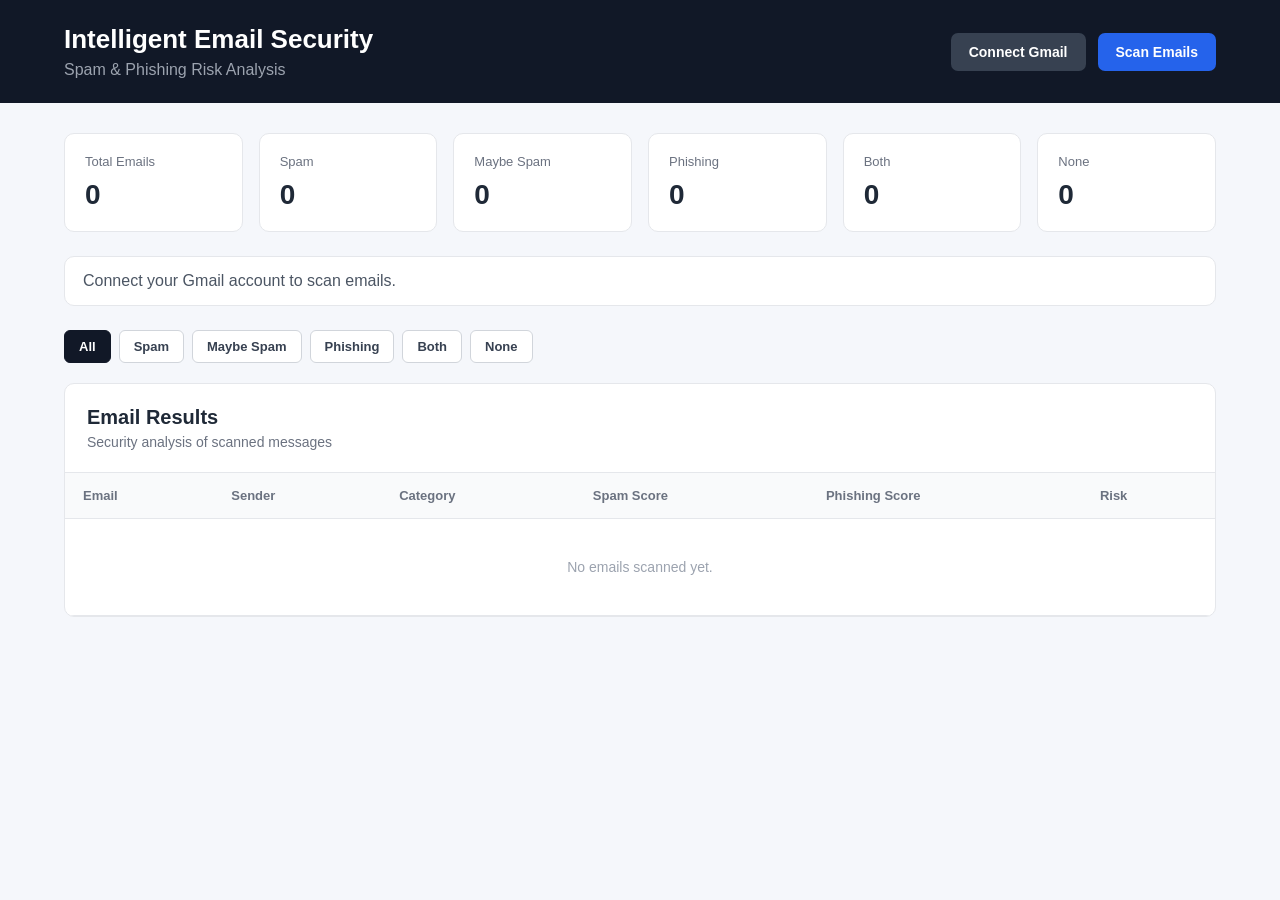
==== frontend/index.html @ d6184db9 "feat: add Gmail scanning dashboard" ====
<!DOCTYPE html>
<html lang="en">
<head>
    <meta charset="UTF-8">
    <meta name="viewport" content="width=device-width, initial-scale=1.0">
    <title>Intelligent Email Security</title>
    <link rel="stylesheet" href="style.css">
</head>

<body>

<header class="header">
    <div>
        <h1>Intelligent Email Security</h1>
        <p>Spam &amp; Phishing Risk Analysis</p>
    </div>

    <div class="header-actions">
        <button id="connect-gmail-btn" class="btn secondary">
            Connect Gmail
        </button>

        <button id="scan-btn" class="btn primary">
            Scan Emails
        </button>
    </div>
</header>


<main class="container">

    <!-- Summary -->

    <section class="summary-grid">

        <div class="summary-card">
            <span class="card-label">Total Emails</span>
            <strong id="total-count">0</strong>
        </div>

        <div class="summary-card">
            <span class="card-label">Spam</span>
            <strong id="spam-count">0</strong>
        </div>

        <div class="summary-card">
            <span class="card-label">Maybe Spam</span>
            <strong id="maybe-spam-count">0</strong>
        </div>

        <div class="summary-card">
            <span class="card-label">Phishing</span>
            <strong id="phishing-count">0</strong>
        </div>

        <div class="summary-card">
            <span class="card-label">Both</span>
            <strong id="both-count">0</strong>
        </div>

        <div class="summary-card">
            <span class="card-label">None</span>
            <strong id="none-count">0</strong>
        </div>

    </section>


    <!-- Status -->

    <section id="status" class="status">
        Connect your Gmail account to scan emails.
    </section>


    <!-- Filters -->

    <section class="filters">

        <button class="filter-btn active" data-category="ALL">
            All
        </button>

        <button class="filter-btn" data-category="SPAM">
            Spam
        </button>

        <button class="filter-btn" data-category="MAYBE SPAM">
            Maybe Spam
        </button>

        <button class="filter-btn" data-category="PHISHING">
            Phishing
        </button>

        <button class="filter-btn" data-category="BOTH">
            Both
        </button>

        <button class="filter-btn" data-category="NONE">
            None
        </button>

    </section>


    <!-- Results -->

    <section class="results-section">

        <div class="section-header">
            <div>
                <h2>Email Results</h2>
                <p>Security analysis of scanned messages</p>
            </div>
        </div>

        <div class="table-container">

            <table>

                <thead>
                    <tr>
                        <th>Email</th>
                        <th>Sender</th>
                        <th>Category</th>
                        <th>Spam Score</th>
                        <th>Phishing Score</th>
                        <th>Risk</th>
                    </tr>
                </thead>

                <tbody id="results-body">

                    <tr>
                        <td colspan="6" class="empty-state">
                            No emails scanned yet.
                        </td>
                    </tr>

                </tbody>

            </table>

        </div>

    </section>

</main>


<!-- Email Detail Modal -->

<div id="email-modal" class="modal hidden">

    <div class="modal-content">

        <div class="modal-header">
            <h2>Email Security Details</h2>

            <button id="close-modal-btn" class="close-btn">
                &times;
            </button>
        </div>

        <div id="email-details"></div>

    </div>

</div>


<script src="script.js"></script>

</body>
</html>
---- frontend/style.css ----
* {
    box-sizing: border-box;
    margin: 0;
    padding: 0;
}

body {
    font-family: Arial, Helvetica, sans-serif;
    background: #f5f7fb;
    color: #1f2937;
}

.header {
    background: #111827;
    color: white;
    padding: 24px 5%;
    display: flex;
    justify-content: space-between;
    align-items: center;
    gap: 20px;
}

.header h1 {
    font-size: 26px;
    margin-bottom: 6px;
}

.header p {
    color: #9ca3af;
}

.header-actions {
    display: flex;
    gap: 12px;
}

.btn {
    border: none;
    padding: 11px 18px;
    border-radius: 7px;
    cursor: pointer;
    font-size: 14px;
    font-weight: 600;
}

.btn.primary {
    background: #2563eb;
    color: white;
}

.btn.secondary {
    background: #374151;
    color: white;
}

.btn:hover {
    opacity: 0.9;
}

.btn:disabled {
    opacity: 0.6;
    cursor: not-allowed;
}

.container {
    width: 90%;
    max-width: 1400px;
    margin: 30px auto;
}

.summary-grid {
    display: grid;
    grid-template-columns: repeat(6, 1fr);
    gap: 16px;
    margin-bottom: 24px;
}

.summary-card {
    background: white;
    padding: 20px;
    border-radius: 10px;
    border: 1px solid #e5e7eb;
}

.card-label {
    display: block;
    color: #6b7280;
    font-size: 13px;
    margin-bottom: 10px;
}

.summary-card strong {
    font-size: 28px;
}

.status {
    background: white;
    border: 1px solid #e5e7eb;
    border-radius: 10px;
    padding: 15px 18px;
    margin-bottom: 24px;
    color: #4b5563;
}

.results-section {
    background: white;
    border: 1px solid #e5e7eb;
    border-radius: 10px;
    overflow: hidden;
}

.section-header {
    padding: 22px;
    border-bottom: 1px solid #e5e7eb;
}

.section-header h2 {
    font-size: 20px;
    margin-bottom: 5px;
}

.section-header p {
    color: #6b7280;
    font-size: 14px;
}

.table-container {
    overflow-x: auto;
}

table {
    width: 100%;
    border-collapse: collapse;
}

th,
td {
    text-align: left;
    padding: 15px 18px;
    border-bottom: 1px solid #e5e7eb;
}

th {
    background: #f9fafb;
    font-size: 13px;
    color: #6b7280;
}

td {
    font-size: 14px;
}

.email-subject {
    font-weight: 600;
    max-width: 420px;
}

.score {
    font-family: monospace;
}

.badge {
    display: inline-block;
    padding: 5px 9px;
    border-radius: 999px;
    font-size: 12px;
    font-weight: 700;
}

.badge-spam {
    background: #fee2e2;
    color: #991b1b;
}

.badge-maybe {
    background: #fef3c7;
    color: #92400e;
}

.badge-phishing {
    background: #ffedd5;
    color: #9a3412;
}

.badge-both {
    background: #ede9fe;
    color: #6b21a8;
}

.badge-none {
    background: #dcfce7;
    color: #166534;
}

.risk-low {
    color: #15803d;
    font-weight: 700;
}

.risk-medium {
    color: #a16207;
    font-weight: 700;
}

.risk-medium-high,
.risk-high {
    color: #b91c1c;
    font-weight: 700;
}

.empty-state {
    text-align: center;
    padding: 40px;
    color: #9ca3af;
}

@media (max-width: 1000px) {
    .summary-grid {
        grid-template-columns: repeat(3, 1fr);
    }

    .header {
        flex-direction: column;
        align-items: flex-start;
    }
}

@media (max-width: 600px) {
    .summary-grid {
        grid-template-columns: repeat(2, 1fr);
    }

    .header-actions {
        width: 100%;
    }

    .btn {
        flex: 1;
    }
}

.filter-btn {
    border: 1px solid #d1d5db;
    background: white;
    color: #374151;
    padding: 8px 14px;
    border-radius: 6px;
    cursor: pointer;
    font-size: 13px;
    font-weight: 600;
}

.filter-btn:hover {
    background: #f3f4f6;
}

.filter-btn.active {
    background: #111827;
    color: white;
    border-color: #111827;
}

.filters {
    display: flex;
    flex-wrap: wrap;
    gap: 8px;
    margin-bottom: 20px;
}

tbody tr {
    cursor: pointer;
}

tbody tr:hover {
    background: #f9fafb;
}

.modal {
    position: fixed;
    inset: 0;
    background: rgba(17, 24, 39, 0.55);
    display: flex;
    align-items: center;
    justify-content: center;
    padding: 20px;
    z-index: 1000;
}

.modal.hidden {
    display: none;
}

.modal-content {
    background: white;
    width: 100%;
    max-width: 650px;
    max-height: 85vh;
    overflow-y: auto;
    border-radius: 12px;
    padding: 24px;
}

.modal-header {
    display: flex;
    justify-content: space-between;
    align-items: center;
    margin-bottom: 20px;
}

.modal-header h2 {
    font-size: 20px;
}

.close-btn {
    border: none;
    background: transparent;
    font-size: 28px;
    color: #6b7280;
    cursor: pointer;
}

.close-btn:hover {
    color: #111827;
}

.detail-row {
    display: flex;
    justify-content: space-between;
    gap: 20px;
    padding: 10px 0;
}

.detail-row span:first-child {
    color: #6b7280;
}

.detail-row strong {
    text-align: right;
    max-width: 70%;
    word-break: break-word;
}

.modal-content hr {
    border: none;
    border-top: 1px solid #e5e7eb;
    margin: 15px 0;
}

.reasons h3 {
    margin-bottom: 12px;
    font-size: 16px;
}

.reasons ul {
    padding-left: 20px;
}

.reasons li {
    margin-bottom: 8px;
    color: #4b5563;
    line-height: 1.5;
}

@media (max-width: 700px) {
    .detail-row {
        flex-direction: column;
        gap: 4px;
    }

    .detail-row strong {
        text-align: left;
        max-width: 100%;
    }
}
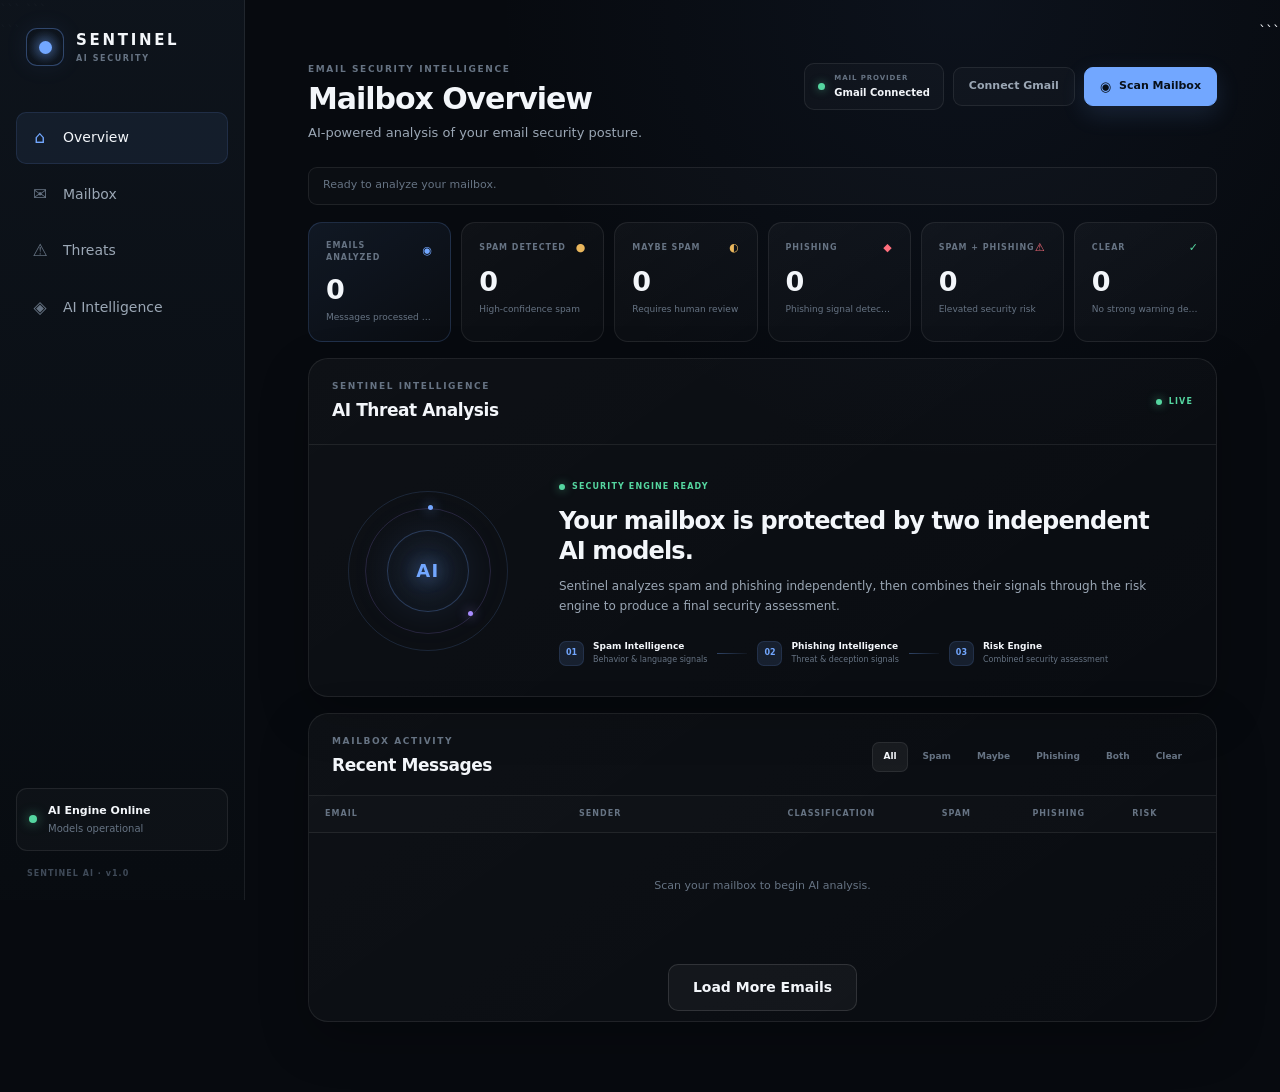
==== commit a5b753a3: "Prepare application for deployment" ====
--- a/frontend/index.html
+++ b/frontend/index.html
@@ -1,176 +1,526 @@
 <!DOCTYPE html>
+
 <html lang="en">
 <head>
     <meta charset="UTF-8">
     <meta name="viewport" content="width=device-width, initial-scale=1.0">
-    <title>Intelligent Email Security</title>
-    <link rel="stylesheet" href="style.css">
+
+```
+<title>Sentinel AI — Email Security</title>
+
+<link rel="stylesheet" href="style.css">
+```
+
 </head>
 
 <body>
 
-<header class="header">
-    <div>
-        <h1>Intelligent Email Security</h1>
-        <p>Spam &amp; Phishing Risk Analysis</p>
+<div class="app-shell">
+
+```
+<!-- ================= SIDEBAR ================= -->
+
+<aside class="sidebar">
+
+    <div class="brand">
+        <div class="brand-mark">
+            <span></span>
+        </div>
+
+        <div>
+            <div class="brand-name">SENTINEL</div>
+            <div class="brand-subtitle">AI SECURITY</div>
+        </div>
     </div>
 
-    <div class="header-actions">
-        <button id="connect-gmail-btn" class="btn secondary">
-            Connect Gmail
+    <nav class="navigation">
+
+        <button  id="nav-overview" class="nav-item active">
+            <span class="nav-icon">⌂</span>
+            <span>Overview</span>
         </button>
 
-        <button id="scan-btn" class="btn primary">
-            Scan Emails
+        <button  id="nav-mailbox" class="nav-item">
+            <span class="nav-icon">✉</span>
+            <span>Mailbox</span>
         </button>
+
+        <button  id="nav-threats" class="nav-item">
+            <span class="nav-icon">⚠</span>
+            <span>Threats</span>
+        </button>
+
+        <button  id="nav-intelligence" class="nav-item">
+            <span class="nav-icon">◈</span>
+            <span>AI Intelligence</span>
+        </button>
+
+    </nav>
+
+    <div class="sidebar-bottom">
+
+        <div class="system-status">
+            <span class="status-dot"></span>
+
+            <div>
+                <strong>AI Engine Online</strong>
+                <small>Models operational</small>
+            </div>
+        </div>
+
+        <div class="version">
+            SENTINEL AI · v1.0
+        </div>
+
     </div>
-</header>
-
-
-<main class="container">
-
-    <!-- Summary -->
-
-    <section class="summary-grid">
-
-        <div class="summary-card">
-            <span class="card-label">Total Emails</span>
-            <strong id="total-count">0</strong>
-        </div>
-
-        <div class="summary-card">
-            <span class="card-label">Spam</span>
-            <strong id="spam-count">0</strong>
-        </div>
-
-        <div class="summary-card">
-            <span class="card-label">Maybe Spam</span>
-            <strong id="maybe-spam-count">0</strong>
-        </div>
-
-        <div class="summary-card">
-            <span class="card-label">Phishing</span>
-            <strong id="phishing-count">0</strong>
-        </div>
-
-        <div class="summary-card">
-            <span class="card-label">Both</span>
-            <strong id="both-count">0</strong>
-        </div>
-
-        <div class="summary-card">
-            <span class="card-label">None</span>
-            <strong id="none-count">0</strong>
+
+</aside>
+
+
+<!-- ================= MAIN ================= -->
+
+<main class="main-content">
+
+    <!-- TOP BAR -->
+
+    <header class="topbar">
+
+        <div>
+            <div class="eyebrow">EMAIL SECURITY INTELLIGENCE</div>
+
+            <h1>
+                Mailbox Overview
+            </h1>
+
+            <p class="page-description">
+                AI-powered analysis of your email security posture.
+            </p>
+        </div>
+
+
+        <div class="topbar-actions">
+
+            <div class="gmail-status">
+                <span class="gmail-dot"></span>
+
+                <div>
+                    <small>MAIL PROVIDER</small>
+                    <strong>Gmail Connected</strong>
+                </div>
+            </div>
+
+            <button
+                id="connect-gmail-btn"
+                class="secondary-button"
+            >
+                Connect Gmail
+            </button>
+
+            <button
+                id="scan-btn"
+                class="primary-button"
+            >
+                <span class="scan-icon">◉</span>
+                Scan Mailbox
+            </button>
+
+        </div>
+
+    </header>
+
+
+    <!-- STATUS -->
+
+    <div id="status" class="status-message">
+        Ready to analyze your mailbox.
+    </div>
+
+
+    <!-- ================= OVERVIEW CARDS ================= -->
+
+    <section class="metrics-grid"   id="threats-section">
+
+        <div class="metric-card metric-primary">
+
+            <div class="metric-header">
+                <span>EMAILS ANALYZED</span>
+                <span class="metric-symbol">◉</span>
+            </div>
+
+            <div
+                id="total-count"
+                class="metric-value"
+            >
+                0
+            </div>
+
+            <div class="metric-footer">
+                Messages processed by Sentinel AI
+            </div>
+
+        </div>
+
+
+        <div class="metric-card">
+
+            <div class="metric-header">
+                <span>SPAM DETECTED</span>
+                <span class="metric-symbol warning">●</span>
+            </div>
+
+            <div
+                id="spam-count"
+                class="metric-value"
+            >
+                0
+            </div>
+
+            <div class="metric-footer">
+                High-confidence spam
+            </div>
+
+        </div>
+
+
+        <div class="metric-card">
+
+            <div class="metric-header">
+                <span>MAYBE SPAM</span>
+                <span class="metric-symbol maybe">◐</span>
+            </div>
+
+            <div
+                id="maybe-spam-count"
+                class="metric-value"
+            >
+                0
+            </div>
+
+            <div class="metric-footer">
+                Requires human review
+            </div>
+
+        </div>
+
+
+        <div class="metric-card">
+
+            <div class="metric-header">
+                <span>PHISHING</span>
+                <span class="metric-symbol danger">◆</span>
+            </div>
+
+            <div
+                id="phishing-count"
+                class="metric-value"
+            >
+                0
+            </div>
+
+            <div class="metric-footer">
+                Phishing signal detected
+            </div>
+
+        </div>
+
+
+        <div class="metric-card">
+
+            <div class="metric-header">
+                <span>SPAM + PHISHING</span>
+                <span class="metric-symbol danger">⚠</span>
+            </div>
+
+            <div
+                id="both-count"
+                class="metric-value"
+            >
+                0
+            </div>
+
+            <div class="metric-footer">
+                Elevated security risk
+            </div>
+
+        </div>
+
+
+        <div class="metric-card">
+
+            <div class="metric-header">
+                <span>CLEAR</span>
+                <span class="metric-symbol safe">✓</span>
+            </div>
+
+            <div
+                id="none-count"
+                class="metric-value"
+            >
+                0
+            </div>
+
+            <div class="metric-footer">
+                No strong warning detected
+            </div>
+
         </div>
 
     </section>
 
 
-    <!-- Status -->
-
-    <section id="status" class="status">
-        Connect your Gmail account to scan emails.
+    <!-- ================= AI OVERVIEW ================= -->
+
+    <section  id="ai-intelligence-section" class="intelligence-panel">
+
+        <div class="panel-heading">
+
+            <div>
+                <div class="eyebrow">SENTINEL INTELLIGENCE</div>
+
+                <h2>
+                    AI Threat Analysis
+                </h2>
+            </div>
+
+            <div class="live-indicator">
+                <span></span>
+                LIVE
+            </div>
+
+        </div>
+
+
+        <div class="intelligence-content">
+
+            <div class="security-orb">
+
+                <div class="orb-ring ring-one"></div>
+                <div class="orb-ring ring-two"></div>
+
+                <div class="orb-core">
+                    <span>AI</span>
+                </div>
+
+            </div>
+
+
+            <div class="intelligence-copy">
+
+                <div class="analysis-state">
+                    <span class="analysis-dot"></span>
+                    SECURITY ENGINE READY
+                </div>
+
+                <h3>
+                    Your mailbox is protected
+                    by two independent AI models.
+                </h3>
+
+                <p>
+                    Sentinel analyzes spam and phishing independently,
+                    then combines their signals through the risk engine
+                    to produce a final security assessment.
+                </p>
+
+
+                <div class="model-pipeline">
+
+                    <div class="pipeline-step">
+                        <span class="pipeline-number">01</span>
+
+                        <div>
+                            <strong>Spam Intelligence</strong>
+                            <small>Behavior & language signals</small>
+                        </div>
+                    </div>
+
+
+                    <div class="pipeline-line"></div>
+
+
+                    <div class="pipeline-step">
+                        <span class="pipeline-number">02</span>
+
+                        <div>
+                            <strong>Phishing Intelligence</strong>
+                            <small>Threat & deception signals</small>
+                        </div>
+                    </div>
+
+
+                    <div class="pipeline-line"></div>
+
+
+                    <div class="pipeline-step">
+                        <span class="pipeline-number">03</span>
+
+                        <div>
+                            <strong>Risk Engine</strong>
+                            <small>Combined security assessment</small>
+                        </div>
+                    </div>
+
+                </div>
+
+            </div>
+
+        </div>
+
     </section>
 
 
-    <!-- Filters -->
-
-    <section class="filters">
-
-        <button class="filter-btn active" data-category="ALL">
-            All
-        </button>
-
-        <button class="filter-btn" data-category="SPAM">
-            Spam
-        </button>
-
-        <button class="filter-btn" data-category="MAYBE SPAM">
-            Maybe Spam
-        </button>
-
-        <button class="filter-btn" data-category="PHISHING">
-            Phishing
-        </button>
-
-        <button class="filter-btn" data-category="BOTH">
-            Both
-        </button>
-
-        <button class="filter-btn" data-category="NONE">
-            None
-        </button>
-
-    </section>
-
-
-    <!-- Results -->
-
-    <section class="results-section">
-
-        <div class="section-header">
+    <!-- ================= MAILBOX ================= -->
+
+    <section id="mailbox-section" class="mailbox-panel">
+
+        <div class="panel-heading mailbox-heading">
+
             <div>
-                <h2>Email Results</h2>
-                <p>Security analysis of scanned messages</p>
-            </div>
-        </div>
-
-        <div class="table-container">
-
-            <table>
+                <div class="eyebrow">MAILBOX ACTIVITY</div>
+
+                <h2>
+                    Recent Messages
+                </h2>
+            </div>
+
+
+            <div class="filter-group">
+
+                <button
+                    class="filter-btn active"
+                    data-category="ALL"
+                >
+                    All
+                </button>
+
+                <button
+                    class="filter-btn"
+                    data-category="SPAM"
+                >
+                    Spam
+                </button>
+
+                <button
+                    class="filter-btn"
+                    data-category="MAYBE SPAM"
+                >
+                    Maybe
+                </button>
+
+                <button
+                    class="filter-btn"
+                    data-category="PHISHING"
+                >
+                    Phishing
+                </button>
+
+                <button
+                    class="filter-btn"
+                    data-category="BOTH"
+                >
+                    Both
+                </button>
+
+                <button
+                    class="filter-btn"
+                    data-category="NONE"
+                >
+                    Clear
+                </button>
+
+            </div>
+
+        </div>
+
+
+        <div class="table-wrapper">
+
+            <table class="results-table">
 
                 <thead>
                     <tr>
-                        <th>Email</th>
-                        <th>Sender</th>
-                        <th>Category</th>
-                        <th>Spam Score</th>
-                        <th>Phishing Score</th>
-                        <th>Risk</th>
+                        <th>EMAIL</th>
+                        <th>SENDER</th>
+                        <th>CLASSIFICATION</th>
+                        <th>SPAM</th>
+                        <th>PHISHING</th>
+                        <th>RISK</th>
                     </tr>
                 </thead>
 
                 <tbody id="results-body">
 
                     <tr>
-                        <td colspan="6" class="empty-state">
-                            No emails scanned yet.
+                        <td
+                            colspan="6"
+                            class="empty-state"
+                        >
+                            Scan your mailbox to begin AI analysis.
                         </td>
                     </tr>
 
                 </tbody>
 
             </table>
+            <div class="load-more-container">
+                <button
+                    id="load-more-btn" class="load-more-btn hidden" type="button" >
+                    Load More Emails
+               </button>
+            </div>
 
         </div>
 
     </section>
 
 </main>
-
-
-<!-- Email Detail Modal -->
-
-<div id="email-modal" class="modal hidden">
-
-    <div class="modal-content">
-
-        <div class="modal-header">
-            <h2>Email Security Details</h2>
-
-            <button id="close-modal-btn" class="close-btn">
-                &times;
-            </button>
-        </div>
-
-        <div id="email-details"></div>
+```
+
+</div>
+
+<!-- ================= EMAIL DETAIL MODAL ================= -->
+
+<div
+    id="email-modal"
+    class="modal hidden"
+>
+
+```
+<div class="modal-card">
+
+    <div class="modal-header">
+
+        <div>
+            <div class="eyebrow">
+                SENTINEL INVESTIGATION
+            </div>
+
+            <h2>
+                Email Security Analysis
+            </h2>
+        </div>
+
+        <button
+            id="close-modal-btn"
+            class="close-button"
+        >
+            ×
+        </button>
 
     </div>
 
+
+    <div
+        id="email-details"
+        class="email-details"
+    ></div>
+
 </div>
-
+```
+
+</div>
 
 <script src="script.js"></script>
 
 </body>
-</html>+</html>
--- a/frontend/style.css
+++ b/frontend/style.css
@@ -1,374 +1,1528 @@
+/* =========================================================
+   SENTINEL AI
+   Premium Email Security Dashboard
+   ========================================================= */
+
+
+:root {
+    --bg: #070a0f;
+    --bg-soft: #0b1017;
+    --panel: #0d131b;
+    --panel-hover: #111923;
+    --border: rgba(255, 255, 255, 0.08);
+    --border-strong: rgba(255, 255, 255, 0.13);
+
+    --text: #f3f6fa;
+    --text-soft: #9ba7b5;
+    --text-muted: #667383;
+
+    --accent: #72a7ff;
+    --accent-soft: rgba(114, 167, 255, 0.12);
+
+    --safe: #55d6a0;
+    --safe-soft: rgba(85, 214, 160, 0.11);
+
+    --warning: #e9b65c;
+    --warning-soft: rgba(233, 182, 92, 0.11);
+
+    --danger: #ff6f7d;
+    --danger-soft: rgba(255, 111, 125, 0.11);
+
+    --purple: #a88cff;
+    --purple-soft: rgba(168, 140, 255, 0.11);
+
+    --radius: 14px;
+    --radius-lg: 20px;
+
+    --shadow:
+        0 18px 50px rgba(0, 0, 0, 0.24);
+
+    font-family:
+        Inter,
+        ui-sans-serif,
+        system-ui,
+        -apple-system,
+        BlinkMacSystemFont,
+        "Segoe UI",
+        sans-serif;
+}
+
+
+/* =========================================================
+   RESET
+   ========================================================= */
+
 * {
     box-sizing: border-box;
     margin: 0;
     padding: 0;
 }
 
+html {
+    min-height: 100%;
+    scroll-behavior: smooth;
+    scroll-padding-top: 25px;
+}
 body {
-    font-family: Arial, Helvetica, sans-serif;
-    background: #f5f7fb;
-    color: #1f2937;
-}
-
-.header {
-    background: #111827;
-    color: white;
-    padding: 24px 5%;
-    display: flex;
+    min-height: 100vh;
+    background:
+        radial-gradient(
+            circle at 75% 0%,
+            rgba(74, 112, 180, 0.08),
+            transparent 32%
+        ),
+        var(--bg);
+    color: var(--text);
+    font-size: 14px;
+    line-height: 1.5;
+    -webkit-font-smoothing: antialiased;
+}
+
+button {
+    font: inherit;
+}
+
+button:focus-visible {
+    outline: 2px solid var(--accent);
+    outline-offset: 3px;
+}
+
+
+/* =========================================================
+   APP SHELL
+   ========================================================= */
+
+.app-shell {
+    display: flex;
+    min-height: 100vh;
+}
+
+
+/* =========================================================
+   SIDEBAR
+   ========================================================= */
+
+.sidebar {
+    position: fixed;
+    top: 0;
+    left: 0;
+    bottom: 0;
+
+    width: 245px;
+
+    display: flex;
+    flex-direction: column;
+
+    padding: 28px 16px 20px;
+
+    background:
+        linear-gradient(
+            180deg,
+            rgba(14, 20, 28, 0.98),
+            rgba(8, 12, 17, 0.98)
+        );
+
+    border-right: 1px solid var(--border);
+
+    z-index: 20;
+}
+
+
+/* Brand */
+
+.brand {
+    display: flex;
+    align-items: center;
+    gap: 12px;
+
+    padding: 0 10px;
+    margin-bottom: 46px;
+}
+
+.brand-mark {
+    width: 38px;
+    height: 38px;
+
+    display: grid;
+    place-items: center;
+
+    border: 1px solid rgba(114, 167, 255, 0.35);
+    border-radius: 11px;
+
+    background:
+        radial-gradient(
+            circle,
+            rgba(114, 167, 255, 0.18),
+            transparent 68%
+        );
+
+    box-shadow:
+        0 0 25px rgba(114, 167, 255, 0.08);
+}
+
+.brand-mark span {
+    width: 13px;
+    height: 13px;
+
+    border-radius: 50%;
+
+    background: var(--accent);
+
+    box-shadow:
+        0 0 14px rgba(114, 167, 255, 0.75);
+}
+
+.brand-name {
+    font-size: 15px;
+    font-weight: 800;
+    letter-spacing: 0.18em;
+}
+
+.brand-subtitle {
+    margin-top: 1px;
+
+    color: var(--text-muted);
+
+    font-size: 8px;
+    font-weight: 700;
+    letter-spacing: 0.2em;
+}
+
+
+/* Navigation */
+
+.navigation {
+    display: flex;
+    flex-direction: column;
+    gap: 5px;
+}
+
+.nav-item {
+    width: 100%;
+
+    display: flex;
+    align-items: center;
+    gap: 13px;
+
+    padding: 12px 13px;
+
+    color: var(--text-soft);
+
+    background: transparent;
+    border: 1px solid transparent;
+    border-radius: 10px;
+
+    text-align: left;
+    cursor: pointer;
+
+    transition:
+        background 160ms ease,
+        color 160ms ease,
+        border-color 160ms ease;
+}
+
+.nav-item:hover {
+    color: var(--text);
+    background: rgba(255, 255, 255, 0.035);
+}
+
+.nav-item.active {
+    color: var(--text);
+
+    background: rgba(114, 167, 255, 0.08);
+    border-color: rgba(114, 167, 255, 0.12);
+}
+
+.nav-icon {
+    width: 20px;
+
+    color: var(--text-muted);
+
+    font-size: 17px;
+    text-align: center;
+}
+
+.nav-item.active .nav-icon {
+    color: var(--accent);
+}
+
+
+/* Sidebar footer */
+
+.sidebar-bottom {
+    margin-top: auto;
+}
+
+.system-status {
+    display: flex;
+    align-items: center;
+    gap: 11px;
+
+    padding: 14px 12px;
+
+    background: rgba(255, 255, 255, 0.025);
+    border: 1px solid var(--border);
+    border-radius: 11px;
+}
+
+.status-dot {
+    width: 8px;
+    height: 8px;
+
+    flex: 0 0 auto;
+
+    border-radius: 50%;
+
+    background: var(--safe);
+
+    box-shadow:
+        0 0 12px rgba(85, 214, 160, 0.65);
+}
+
+.system-status strong {
+    display: block;
+
+    font-size: 11px;
+    font-weight: 700;
+}
+
+.system-status small {
+    display: block;
+
+    margin-top: 2px;
+
+    color: var(--text-muted);
+    font-size: 10px;
+}
+
+.version {
+    padding: 17px 11px 0;
+
+    color: #3f4a58;
+
+    font-size: 8px;
+    font-weight: 700;
+    letter-spacing: 0.13em;
+}
+
+
+/* =========================================================
+   MAIN CONTENT
+   ========================================================= */
+
+.main-content {
+    width: calc(100% - 245px);
+    margin-left: 245px;
+
+    padding: 42px 42px 70px;
+
+    min-width: 0;
+}
+
+
+/* =========================================================
+   TOPBAR
+   ========================================================= */
+
+.topbar {
+    display: flex;
+    align-items: flex-start;
     justify-content: space-between;
-    align-items: center;
-    gap: 20px;
-}
-
-.header h1 {
-    font-size: 26px;
-    margin-bottom: 6px;
-}
-
-.header p {
-    color: #9ca3af;
-}
-
-.header-actions {
-    display: flex;
-    gap: 12px;
-}
-
-.btn {
-    border: none;
-    padding: 11px 18px;
+    gap: 30px;
+
+    margin-bottom: 24px;
+}
+
+.eyebrow {
+    color: var(--text-muted);
+
+    font-size: 9px;
+    font-weight: 800;
+    letter-spacing: 0.18em;
+    text-transform: uppercase;
+}
+
+.topbar h1 {
+    margin-top: 5px;
+
+    font-size: 30px;
+    line-height: 1.15;
+    letter-spacing: -0.035em;
+}
+
+.page-description {
+    margin-top: 7px;
+
+    color: var(--text-soft);
+    font-size: 13px;
+}
+
+
+/* Topbar actions */
+
+.topbar-actions {
+    display: flex;
+    align-items: center;
+    gap: 9px;
+}
+
+
+/* Gmail status */
+
+.gmail-status {
+    display: flex;
+    align-items: center;
+    gap: 9px;
+
+    padding: 9px 13px;
+
+    background: rgba(255, 255, 255, 0.025);
+    border: 1px solid var(--border);
+    border-radius: 10px;
+}
+
+.gmail-dot {
+    width: 7px;
+    height: 7px;
+
+    border-radius: 50%;
+
+    background: var(--safe);
+    box-shadow: 0 0 9px rgba(85, 214, 160, 0.55);
+}
+
+.gmail-status small {
+    display: block;
+
+    color: var(--text-muted);
+
+    font-size: 7px;
+    font-weight: 800;
+    letter-spacing: 0.13em;
+}
+
+.gmail-status strong {
+    display: block;
+
+    margin-top: 1px;
+
+    font-size: 10px;
+}
+
+
+/* Buttons */
+
+.primary-button,
+.secondary-button {
+    display: inline-flex;
+    align-items: center;
+    justify-content: center;
+    gap: 8px;
+
+    min-height: 39px;
+    padding: 0 15px;
+
+    border-radius: 9px;
+
+    font-size: 11px;
+    font-weight: 700;
+
+    cursor: pointer;
+
+    transition:
+        transform 160ms ease,
+        background 160ms ease,
+        border-color 160ms ease,
+        box-shadow 160ms ease;
+}
+
+.primary-button {
+    color: #081019;
+
+    background: var(--accent);
+    border: 1px solid var(--accent);
+
+    box-shadow:
+        0 8px 25px rgba(114, 167, 255, 0.14);
+}
+
+.primary-button:hover {
+    transform: translateY(-1px);
+
+    box-shadow:
+        0 11px 30px rgba(114, 167, 255, 0.22);
+}
+
+.primary-button:disabled {
+    opacity: 0.6;
+    cursor: wait;
+    transform: none;
+}
+
+.secondary-button {
+    color: var(--text-soft);
+
+    background: rgba(255, 255, 255, 0.025);
+    border: 1px solid var(--border);
+}
+
+.secondary-button:hover {
+    color: var(--text);
+
+    background: rgba(255, 255, 255, 0.05);
+    border-color: var(--border-strong);
+}
+
+.scan-icon {
+    font-size: 13px;
+}
+
+
+/* =========================================================
+   STATUS
+   ========================================================= */
+
+.status-message {
+    min-height: 38px;
+
+    display: flex;
+    align-items: center;
+
+    margin-bottom: 17px;
+    padding: 0 14px;
+
+    color: var(--text-muted);
+
+    background: rgba(255, 255, 255, 0.018);
+    border: 1px solid var(--border);
+    border-radius: 9px;
+
+    font-size: 11px;
+}
+
+
+/* =========================================================
+   METRICS
+   ========================================================= */
+
+.metrics-grid {
+    display: grid;
+
+    grid-template-columns:
+        repeat(6, minmax(0, 1fr));
+
+    gap: 10px;
+
+    margin-bottom: 16px;
+}
+
+.metric-card {
+    min-width: 0;
+
+    padding: 17px;
+
+    background:
+        linear-gradient(
+            145deg,
+            rgba(255, 255, 255, 0.035),
+            rgba(255, 255, 255, 0.015)
+        );
+
+    border: 1px solid var(--border);
+    border-radius: var(--radius);
+
+    transition:
+        transform 160ms ease,
+        background 160ms ease,
+        border-color 160ms ease;
+}
+
+.metric-card:hover {
+    transform: translateY(-2px);
+
+    background: var(--panel-hover);
+    border-color: var(--border-strong);
+}
+
+.metric-primary {
+    border-color: rgba(114, 167, 255, 0.18);
+
+    background:
+        linear-gradient(
+            145deg,
+            rgba(114, 167, 255, 0.09),
+            rgba(255, 255, 255, 0.015)
+        );
+}
+
+.metric-header {
+    display: flex;
+    align-items: center;
+    justify-content: space-between;
+
+    color: var(--text-muted);
+
+    font-size: 8px;
+    font-weight: 800;
+    letter-spacing: 0.12em;
+}
+
+.metric-symbol {
+    color: var(--accent);
+    font-size: 11px;
+}
+
+.metric-symbol.warning {
+    color: var(--warning);
+}
+
+.metric-symbol.maybe {
+    color: var(--warning);
+}
+
+.metric-symbol.danger {
+    color: var(--danger);
+}
+
+.metric-symbol.safe {
+    color: var(--safe);
+}
+
+.metric-value {
+    margin-top: 12px;
+
+    color: var(--text);
+
+    font-size: 27px;
+    font-weight: 700;
+    line-height: 1;
+    letter-spacing: -0.04em;
+}
+
+.metric-footer {
+    margin-top: 8px;
+
+    color: var(--text-muted);
+
+    font-size: 9px;
+
+    white-space: nowrap;
+    overflow: hidden;
+    text-overflow: ellipsis;
+}
+
+
+/* =========================================================
+   PANELS
+   ========================================================= */
+
+.intelligence-panel,
+.mailbox-panel {
+    background:
+        linear-gradient(
+            145deg,
+            rgba(255, 255, 255, 0.032),
+            rgba(255, 255, 255, 0.012)
+        );
+
+    border: 1px solid var(--border);
+    border-radius: var(--radius-lg);
+
+    box-shadow: var(--shadow);
+}
+
+.intelligence-panel {
+    margin-bottom: 16px;
+}
+
+.panel-heading {
+    display: flex;
+    align-items: center;
+    justify-content: space-between;
+
+    padding: 21px 23px;
+
+    border-bottom: 1px solid var(--border);
+}
+
+.panel-heading h2 {
+    margin-top: 4px;
+
+    font-size: 17px;
+    letter-spacing: -0.025em;
+}
+
+
+/* Live */
+
+.live-indicator {
+    display: flex;
+    align-items: center;
+    gap: 7px;
+
+    color: var(--safe);
+
+    font-size: 8px;
+    font-weight: 800;
+    letter-spacing: 0.14em;
+}
+
+.live-indicator span {
+    width: 6px;
+    height: 6px;
+
+    border-radius: 50%;
+
+    background: var(--safe);
+
+    box-shadow:
+        0 0 10px rgba(85, 214, 160, 0.7);
+}
+
+
+/* =========================================================
+   INTELLIGENCE CONTENT
+   ========================================================= */
+
+.intelligence-content {
+    display: flex;
+    align-items: center;
+    gap: 46px;
+
+    padding: 30px 34px;
+}
+
+
+/* Security orb */
+
+.security-orb {
+    position: relative;
+
+    width: 170px;
+    height: 170px;
+
+    flex: 0 0 auto;
+
+    display: grid;
+    place-items: center;
+}
+
+.orb-ring {
+    position: absolute;
+
+    border-radius: 50%;
+
+    border: 1px solid rgba(114, 167, 255, 0.15);
+}
+
+.ring-one {
+    inset: 5px;
+
+    animation: rotate-orb 18s linear infinite;
+}
+
+.ring-two {
+    inset: 22px;
+
+    border-color: rgba(168, 140, 255, 0.17);
+
+    animation: rotate-orb-reverse 13s linear infinite;
+}
+
+.ring-one::before,
+.ring-two::before {
+    content: "";
+
+    position: absolute;
+
+    width: 5px;
+    height: 5px;
+
+    border-radius: 50%;
+
+    background: var(--accent);
+
+    box-shadow:
+        0 0 12px rgba(114, 167, 255, 0.9);
+}
+
+.ring-one::before {
+    top: 13px;
+    left: 50%;
+}
+
+.ring-two::before {
+    right: 17px;
+    bottom: 17px;
+
+    background: var(--purple);
+
+    box-shadow:
+        0 0 12px rgba(168, 140, 255, 0.9);
+}
+
+.orb-core {
+    width: 82px;
+    height: 82px;
+
+    display: grid;
+    place-items: center;
+
+    border-radius: 50%;
+
+    background:
+        radial-gradient(
+            circle,
+            rgba(114, 167, 255, 0.18),
+            rgba(114, 167, 255, 0.025) 65%
+        );
+
+    border: 1px solid rgba(114, 167, 255, 0.28);
+
+    box-shadow:
+        0 0 40px rgba(114, 167, 255, 0.11),
+        inset 0 0 25px rgba(114, 167, 255, 0.05);
+}
+
+.orb-core span {
+    color: var(--accent);
+
+    font-size: 18px;
+    font-weight: 800;
+    letter-spacing: 0.08em;
+
+    text-shadow:
+        0 0 18px rgba(114, 167, 255, 0.45);
+}
+
+@keyframes rotate-orb {
+    from {
+        transform: rotate(0deg);
+    }
+
+    to {
+        transform: rotate(360deg);
+    }
+}
+
+@keyframes rotate-orb-reverse {
+    from {
+        transform: rotate(360deg);
+    }
+
+    to {
+        transform: rotate(0deg);
+    }
+}
+
+
+/* Intelligence copy */
+
+.intelligence-copy {
+    max-width: 720px;
+}
+
+.analysis-state {
+    display: inline-flex;
+    align-items: center;
+    gap: 7px;
+
+    color: var(--safe);
+
+    font-size: 8px;
+    font-weight: 800;
+    letter-spacing: 0.14em;
+}
+
+.analysis-dot {
+    width: 6px;
+    height: 6px;
+
+    border-radius: 50%;
+
+    background: var(--safe);
+
+    box-shadow:
+        0 0 10px rgba(85, 214, 160, 0.65);
+}
+
+.intelligence-copy h3 {
+    max-width: 610px;
+
+    margin-top: 10px;
+
+    font-size: 24px;
+    line-height: 1.25;
+    letter-spacing: -0.035em;
+}
+
+.intelligence-copy > p {
+    max-width: 650px;
+
+    margin-top: 10px;
+
+    color: var(--text-soft);
+
+    font-size: 12px;
+    line-height: 1.7;
+}
+
+
+/* Model pipeline */
+
+.model-pipeline {
+    display: flex;
+    align-items: center;
+
+    margin-top: 23px;
+}
+
+.pipeline-step {
+    display: flex;
+    align-items: center;
+    gap: 9px;
+}
+
+.pipeline-number {
+    width: 25px;
+    height: 25px;
+
+    display: grid;
+    place-items: center;
+
     border-radius: 7px;
+
+    color: var(--accent);
+
+    background: var(--accent-soft);
+    border: 1px solid rgba(114, 167, 255, 0.13);
+
+    font-size: 8px;
+    font-weight: 800;
+}
+
+.pipeline-step strong {
+    display: block;
+
+    font-size: 9px;
+}
+
+.pipeline-step small {
+    display: block;
+
+    margin-top: 1px;
+
+    color: var(--text-muted);
+
+    font-size: 8px;
+}
+
+.pipeline-line {
+    width: 30px;
+    height: 1px;
+
+    margin: 0 10px;
+
+    background:
+        linear-gradient(
+            90deg,
+            rgba(114, 167, 255, 0.35),
+            rgba(114, 167, 255, 0.05)
+        );
+}
+
+
+/* =========================================================
+   MAILBOX
+   ========================================================= */
+
+.mailbox-heading {
+    padding-bottom: 17px;
+}
+
+.filter-group {
+    display: flex;
+    align-items: center;
+    gap: 4px;
+}
+
+.filter-btn {
+    padding: 7px 10px;
+
+    color: var(--text-muted);
+
+    background: transparent;
+    border: 1px solid transparent;
+    border-radius: 7px;
+
+    font-size: 9px;
+    font-weight: 700;
+
     cursor: pointer;
-    font-size: 14px;
+
+    transition:
+        color 150ms ease,
+        background 150ms ease,
+        border-color 150ms ease;
+}
+
+.filter-btn:hover {
+    color: var(--text);
+}
+
+.filter-btn.active {
+    color: var(--text);
+
+    background: rgba(255, 255, 255, 0.055);
+    border-color: var(--border);
+}
+
+
+/* =========================================================
+   TABLE
+   ========================================================= */
+
+.table-wrapper {
+    width: 100%;
+    overflow-x: auto;
+}
+
+.results-table {
+    width: 100%;
+
+    border-collapse: collapse;
+
+    table-layout: fixed;
+}
+
+.results-table th {
+    padding: 12px 16px;
+
+    color: var(--text-muted);
+
+    background: rgba(255, 255, 255, 0.012);
+
+    border-bottom: 1px solid var(--border);
+
+    font-size: 8px;
+    font-weight: 800;
+    letter-spacing: 0.13em;
+
+    text-align: left;
+}
+
+.results-table td {
+    padding: 14px 16px;
+
+    color: var(--text-soft);
+
+    border-bottom: 1px solid rgba(255, 255, 255, 0.045);
+
+    font-size: 10px;
+
+    overflow: hidden;
+    text-overflow: ellipsis;
+    white-space: nowrap;
+}
+
+.results-table tbody tr {
+    cursor: pointer;
+
+    transition:
+        background 140ms ease;
+}
+
+.results-table tbody tr:hover {
+    background: rgba(255, 255, 255, 0.028);
+}
+
+.results-table tbody tr:last-child td {
+    border-bottom: none;
+}
+
+.results-table th:nth-child(1),
+.results-table td:nth-child(1) {
+    width: 28%;
+}
+
+.results-table th:nth-child(2),
+.results-table td:nth-child(2) {
+    width: 23%;
+}
+
+.results-table th:nth-child(3),
+.results-table td:nth-child(3) {
+    width: 17%;
+}
+
+.results-table th:nth-child(4),
+.results-table td:nth-child(4) {
+    width: 10%;
+}
+
+.results-table th:nth-child(5),
+.results-table td:nth-child(5) {
+    width: 11%;
+}
+
+.results-table th:nth-child(6),
+.results-table td:nth-child(6) {
+    width: 11%;
+}
+
+.email-subject {
+    color: var(--text) !important;
     font-weight: 600;
 }
 
-.btn.primary {
-    background: #2563eb;
-    color: white;
-}
-
-.btn.secondary {
-    background: #374151;
-    color: white;
-}
-
-.btn:hover {
-    opacity: 0.9;
-}
-
-.btn:disabled {
-    opacity: 0.6;
-    cursor: not-allowed;
-}
-
-.container {
-    width: 90%;
-    max-width: 1400px;
-    margin: 30px auto;
-}
-
-.summary-grid {
-    display: grid;
-    grid-template-columns: repeat(6, 1fr);
-    gap: 16px;
-    margin-bottom: 24px;
-}
-
-.summary-card {
-    background: white;
-    padding: 20px;
-    border-radius: 10px;
-    border: 1px solid #e5e7eb;
-}
-
-.card-label {
-    display: block;
-    color: #6b7280;
-    font-size: 13px;
-    margin-bottom: 10px;
-}
-
-.summary-card strong {
-    font-size: 28px;
-}
-
-.status {
-    background: white;
-    border: 1px solid #e5e7eb;
-    border-radius: 10px;
-    padding: 15px 18px;
-    margin-bottom: 24px;
-    color: #4b5563;
-}
-
-.results-section {
-    background: white;
-    border: 1px solid #e5e7eb;
-    border-radius: 10px;
-    overflow: hidden;
-}
-
-.section-header {
-    padding: 22px;
-    border-bottom: 1px solid #e5e7eb;
-}
-
-.section-header h2 {
-    font-size: 20px;
-    margin-bottom: 5px;
-}
-
-.section-header p {
-    color: #6b7280;
-    font-size: 14px;
-}
-
-.table-container {
-    overflow-x: auto;
-}
-
-table {
-    width: 100%;
-    border-collapse: collapse;
-}
-
-th,
-td {
-    text-align: left;
-    padding: 15px 18px;
-    border-bottom: 1px solid #e5e7eb;
-}
-
-th {
-    background: #f9fafb;
-    font-size: 13px;
-    color: #6b7280;
-}
-
-td {
-    font-size: 14px;
-}
-
-.email-subject {
-    font-weight: 600;
-    max-width: 420px;
-}
-
 .score {
-    font-family: monospace;
-}
+    font-variant-numeric: tabular-nums;
+    font-family:
+        "SFMono-Regular",
+        Consolas,
+        "Liberation Mono",
+        monospace;
+}
+
+
+/* =========================================================
+   BADGES
+   ========================================================= */
 
 .badge {
-    display: inline-block;
-    padding: 5px 9px;
-    border-radius: 999px;
-    font-size: 12px;
+    display: inline-flex;
+    align-items: center;
+
+    min-height: 22px;
+    padding: 0 8px;
+
+    border-radius: 6px;
+
+    font-size: 8px;
+    font-weight: 800;
+    letter-spacing: 0.05em;
+}
+
+.badge-spam {
+    color: var(--warning);
+    background: var(--warning-soft);
+    border: 1px solid rgba(233, 182, 92, 0.14);
+}
+
+.badge-maybe {
+    color: var(--warning);
+    background: var(--warning-soft);
+    border: 1px solid rgba(233, 182, 92, 0.14);
+}
+
+.badge-phishing {
+    color: var(--danger);
+    background: var(--danger-soft);
+    border: 1px solid rgba(255, 111, 125, 0.14);
+}
+
+.badge-both {
+    color: #ff8e98;
+    background: rgba(255, 82, 99, 0.13);
+    border: 1px solid rgba(255, 111, 125, 0.2);
+}
+
+.badge-none {
+    color: var(--safe);
+    background: var(--safe-soft);
+    border: 1px solid rgba(85, 214, 160, 0.13);
+}
+
+
+/* =========================================================
+   RISK LEVELS
+   ========================================================= */
+
+.risk-low {
+    color: var(--safe) !important;
     font-weight: 700;
 }
 
-.badge-spam {
-    background: #fee2e2;
-    color: #991b1b;
-}
-
-.badge-maybe {
-    background: #fef3c7;
-    color: #92400e;
-}
-
-.badge-phishing {
-    background: #ffedd5;
-    color: #9a3412;
-}
-
-.badge-both {
-    background: #ede9fe;
-    color: #6b21a8;
-}
-
-.badge-none {
-    background: #dcfce7;
-    color: #166534;
-}
-
-.risk-low {
-    color: #15803d;
+.risk-medium {
+    color: var(--warning) !important;
     font-weight: 700;
 }
 
-.risk-medium {
-    color: #a16207;
+.risk-medium-high {
+    color: #f09a62 !important;
     font-weight: 700;
 }
 
-.risk-medium-high,
 .risk-high {
-    color: #b91c1c;
+    color: var(--danger) !important;
     font-weight: 700;
 }
 
+
+/* =========================================================
+   EMPTY STATE
+   ========================================================= */
+
 .empty-state {
+    padding: 45px 20px !important;
+
+    color: var(--text-muted) !important;
+
     text-align: center;
-    padding: 40px;
-    color: #9ca3af;
-}
-
-@media (max-width: 1000px) {
-    .summary-grid {
-        grid-template-columns: repeat(3, 1fr);
-    }
-
-    .header {
-        flex-direction: column;
-        align-items: flex-start;
-    }
-}
-
-@media (max-width: 600px) {
-    .summary-grid {
-        grid-template-columns: repeat(2, 1fr);
-    }
-
-    .header-actions {
-        width: 100%;
-    }
-
-    .btn {
-        flex: 1;
-    }
-}
-
-.filter-btn {
-    border: 1px solid #d1d5db;
-    background: white;
-    color: #374151;
-    padding: 8px 14px;
-    border-radius: 6px;
-    cursor: pointer;
-    font-size: 13px;
-    font-weight: 600;
-}
-
-.filter-btn:hover {
-    background: #f3f4f6;
-}
-
-.filter-btn.active {
-    background: #111827;
-    color: white;
-    border-color: #111827;
-}
-
-.filters {
-    display: flex;
-    flex-wrap: wrap;
-    gap: 8px;
-    margin-bottom: 20px;
-}
-
-tbody tr {
-    cursor: pointer;
-}
-
-tbody tr:hover {
-    background: #f9fafb;
-}
+    font-size: 11px !important;
+
+    cursor: default;
+}
+
+
+/* =========================================================
+   MODAL
+   ========================================================= */
 
 .modal {
     position: fixed;
     inset: 0;
-    background: rgba(17, 24, 39, 0.55);
+
+    z-index: 100;
+
     display: flex;
     align-items: center;
     justify-content: center;
-    padding: 20px;
-    z-index: 1000;
+
+    padding: 25px;
+
+    background: rgba(2, 5, 9, 0.78);
+
+    backdrop-filter: blur(10px);
 }
 
 .modal.hidden {
     display: none;
 }
 
-.modal-content {
-    background: white;
-    width: 100%;
-    max-width: 650px;
-    max-height: 85vh;
+.modal-card {
+    width: min(720px, 100%);
+    max-height: 90vh;
+
     overflow-y: auto;
-    border-radius: 12px;
-    padding: 24px;
+
+    background:
+        linear-gradient(
+            145deg,
+            #111923,
+            #0a1017
+        );
+
+    border: 1px solid var(--border-strong);
+    border-radius: 18px;
+
+    box-shadow:
+        0 30px 100px rgba(0, 0, 0, 0.55);
 }
 
 .modal-header {
     display: flex;
+    align-items: flex-start;
     justify-content: space-between;
-    align-items: center;
-    margin-bottom: 20px;
+
+    padding: 23px;
+
+    border-bottom: 1px solid var(--border);
 }
 
 .modal-header h2 {
+    margin-top: 4px;
+
+    font-size: 19px;
+    letter-spacing: -0.025em;
+}
+
+.close-button {
+    width: 31px;
+    height: 31px;
+
+    display: grid;
+    place-items: center;
+
+    color: var(--text-muted);
+
+    background: rgba(255, 255, 255, 0.035);
+    border: 1px solid var(--border);
+    border-radius: 8px;
+
     font-size: 20px;
-}
-
-.close-btn {
+    line-height: 1;
+
+    cursor: pointer;
+
+    transition:
+        color 150ms ease,
+        background 150ms ease;
+}
+
+.close-button:hover {
+    color: var(--text);
+
+    background: rgba(255, 255, 255, 0.07);
+}
+
+
+/* Email details */
+
+.email-details {
+    padding: 23px;
+}
+
+.detail-row {
+    display: grid;
+
+    grid-template-columns: 145px 1fr;
+    gap: 15px;
+
+    padding: 10px 0;
+}
+
+.detail-row > span:first-child {
+    color: var(--text-muted);
+
+    font-size: 9px;
+    font-weight: 700;
+    text-transform: uppercase;
+    letter-spacing: 0.08em;
+}
+
+.detail-row strong {
+    color: var(--text);
+
+    font-size: 11px;
+    font-weight: 600;
+
+    word-break: break-word;
+}
+
+.email-details hr {
+    margin: 13px 0;
+
     border: none;
-    background: transparent;
-    font-size: 28px;
-    color: #6b7280;
+    border-top: 1px solid var(--border);
+}
+
+.reasons h3 {
+    margin-bottom: 10px;
+
+    font-size: 12px;
+}
+
+.reasons ul {
+    padding-left: 18px;
+}
+
+.reasons li {
+    margin-bottom: 7px;
+
+    color: var(--text-soft);
+
+    font-size: 11px;
+    line-height: 1.6;
+}
+
+
+/* =========================================================
+   RESPONSIVE
+   ========================================================= */
+
+@media (max-width: 1250px) {
+
+    .metrics-grid {
+        grid-template-columns:
+            repeat(3, minmax(0, 1fr));
+    }
+
+    .topbar {
+        flex-direction: column;
+    }
+
+    .topbar-actions {
+        width: 100%;
+    }
+}
+
+
+@media (max-width: 950px) {
+
+    .sidebar {
+        width: 72px;
+        padding: 24px 10px;
+    }
+
+    .brand {
+        justify-content: center;
+        padding: 0;
+    }
+
+    .brand > div:last-child,
+    .nav-item span:last-child,
+    .system-status > div,
+    .version {
+        display: none;
+    }
+
+    .brand {
+        margin-bottom: 35px;
+    }
+
+    .nav-item {
+        justify-content: center;
+        padding: 12px;
+    }
+
+    .main-content {
+        width: calc(100% - 72px);
+        margin-left: 72px;
+
+        padding: 30px 25px 60px;
+    }
+
+    .intelligence-content {
+        gap: 25px;
+        padding: 25px;
+    }
+
+    .security-orb {
+        width: 135px;
+        height: 135px;
+    }
+
+    .orb-core {
+        width: 67px;
+        height: 67px;
+    }
+
+    .pipeline-line {
+        width: 15px;
+        margin: 0 6px;
+    }
+}
+
+
+@media (max-width: 720px) {
+
+    .main-content {
+        padding: 22px 15px 45px;
+    }
+
+    .topbar-actions {
+        flex-wrap: wrap;
+    }
+
+    .gmail-status {
+        flex: 1;
+    }
+
+    .metrics-grid {
+        grid-template-columns:
+            repeat(2, minmax(0, 1fr));
+    }
+
+    .intelligence-content {
+        flex-direction: column;
+        align-items: flex-start;
+    }
+
+    .security-orb {
+        align-self: center;
+    }
+
+    .model-pipeline {
+        flex-direction: column;
+        align-items: flex-start;
+        gap: 8px;
+    }
+
+    .pipeline-line {
+        width: 1px;
+        height: 12px;
+        margin: 0 0 0 12px;
+    }
+
+    .filter-group {
+        flex-wrap: wrap;
+    }
+
+    .panel-heading {
+        align-items: flex-start;
+        gap: 15px;
+        flex-direction: column;
+    }
+
+    .mailbox-heading {
+        flex-direction: column;
+    }
+
+    .results-table {
+        min-width: 760px;
+    }
+}
+
+
+@media (max-width: 480px) {
+
+    .sidebar {
+        width: 58px;
+    }
+
+    .main-content {
+        width: calc(100% - 58px);
+        margin-left: 58px;
+    }
+
+    .metrics-grid {
+        grid-template-columns: 1fr;
+    }
+
+    .topbar h1 {
+        font-size: 25px;
+    }
+
+    .topbar-actions {
+        align-items: stretch;
+        flex-direction: column;
+    }
+
+    .gmail-status,
+    .secondary-button,
+    .primary-button {
+        width: 100%;
+    }
+
+    .intelligence-copy h3 {
+        font-size: 20px;
+    }
+}
+
+.load-more-container {
+    display: flex;
+    justify-content: center;
+    padding: 24px 0 10px;
+}
+
+.load-more-btn {
+    padding: 12px 24px;
+    border: 1px solid rgba(255, 255, 255, 0.12);
+    border-radius: 10px;
+    background: rgba(255, 255, 255, 0.04);
+    color: inherit;
+    font-size: 14px;
+    font-weight: 600;
     cursor: pointer;
-}
-
-.close-btn:hover {
-    color: #111827;
-}
-
-.detail-row {
-    display: flex;
-    justify-content: space-between;
-    gap: 20px;
-    padding: 10px 0;
-}
-
-.detail-row span:first-child {
-    color: #6b7280;
-}
-
-.detail-row strong {
-    text-align: right;
-    max-width: 70%;
-    word-break: break-word;
-}
-
-.modal-content hr {
-    border: none;
-    border-top: 1px solid #e5e7eb;
-    margin: 15px 0;
-}
-
-.reasons h3 {
-    margin-bottom: 12px;
-    font-size: 16px;
-}
-
-.reasons ul {
-    padding-left: 20px;
-}
-
-.reasons li {
-    margin-bottom: 8px;
-    color: #4b5563;
-    line-height: 1.5;
-}
-
-@media (max-width: 700px) {
-    .detail-row {
-        flex-direction: column;
-        gap: 4px;
-    }
-
-    .detail-row strong {
-        text-align: left;
-        max-width: 100%;
-    }
+    transition: all 0.2s ease;
+}
+
+.load-more-btn:hover {
+    transform: translateY(-1px);
+}
+
+.load-more-btn:disabled {
+    opacity: 0.6;
+    cursor: not-allowed;
 }
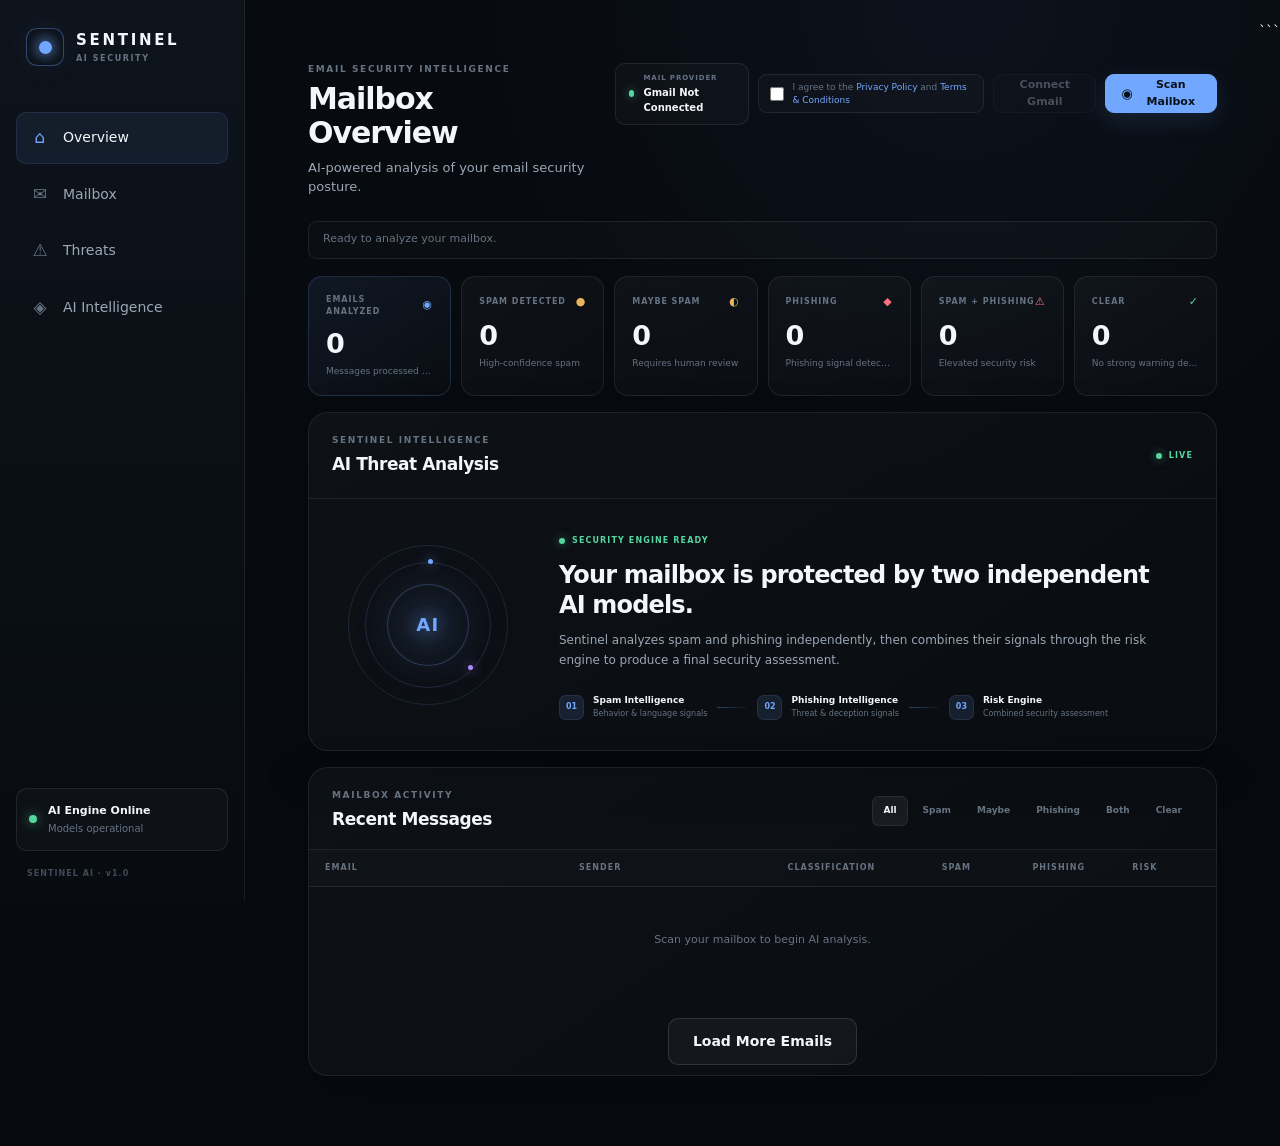
==== commit dfbf1e22: "Add Gmail consent and legal pages" ====
--- a/frontend/index.html
+++ b/frontend/index.html
@@ -105,10 +105,24 @@
 
                 <div>
                     <small>MAIL PROVIDER</small>
-                    <strong>Gmail Connected</strong>
+                    <strong id="gmail-status-text" >Gmail  Not Connected</strong>
                 </div>
             </div>
-
+            <div class="gmail-consent">
+                <label>
+                    <input type="checkbox" id="gmail-consent-checkbox">
+                    <span>
+                        I agree to the
+                        <a href="privacy.html" target="_blank" rel="noopener noreferrer">
+                            Privacy Policy
+                         </a>
+                        and
+                        <a href="terms.html" target="_blank" rel="noopener noreferrer">
+                            Terms & Conditions
+                        </a>
+                    </span>
+                </label>
+            </div>
             <button
                 id="connect-gmail-btn"
                 class="secondary-button"
--- a/frontend/style.css
+++ b/frontend/style.css
@@ -1326,6 +1326,73 @@
     line-height: 1.6;
 }
 
+ /* =========================================================
+    GMAIL CONSENT
+    ========================================================= */
+
+.gmail-consent {
+    display: flex;
+    align-items: center;
+    min-height: 39px;
+    padding: 0 11px;
+
+    background: rgba(255, 255, 255, 0.018);
+    border: 1px solid var(--border);
+    border-radius: 9px;
+}
+
+.gmail-consent label {
+    display: flex;
+    align-items: center;
+    gap: 8px;
+
+    color: var(--text-muted);
+
+    font-size: 9px;
+    line-height: 1.4;
+
+    cursor: pointer;
+    user-select: none;
+}
+
+.gmail-consent input[type="checkbox"] {
+    width: 14px;
+    height: 14px;
+
+    flex: 0 0 auto;
+
+    margin: 0;
+
+    accent-color: var(--accent);
+
+    cursor: pointer;
+}
+
+.gmail-consent a {
+    color: var(--accent);
+    text-decoration: none;
+}
+
+.gmail-consent a:hover {
+    text-decoration: underline;
+}
+
+.gmail-consent:has(input:checked) {
+    border-color: rgba(114, 167, 255, 0.22);
+    background: rgba(114, 167, 255, 0.045);
+}
+
+.secondary-button:disabled {
+    opacity: 0.42;
+    cursor: not-allowed;
+    transform: none;
+}
+
+.secondary-button:disabled:hover {
+    color: var(--text-soft);
+    background: rgba(255, 255, 255, 0.025);
+    border-color: var(--border);
+}
 
 /* =========================================================
    RESPONSIVE
@@ -1490,6 +1557,7 @@
     }
 
     .gmail-status,
+    .gmail-consent,
     .secondary-button,
     .primary-button {
         width: 100%;
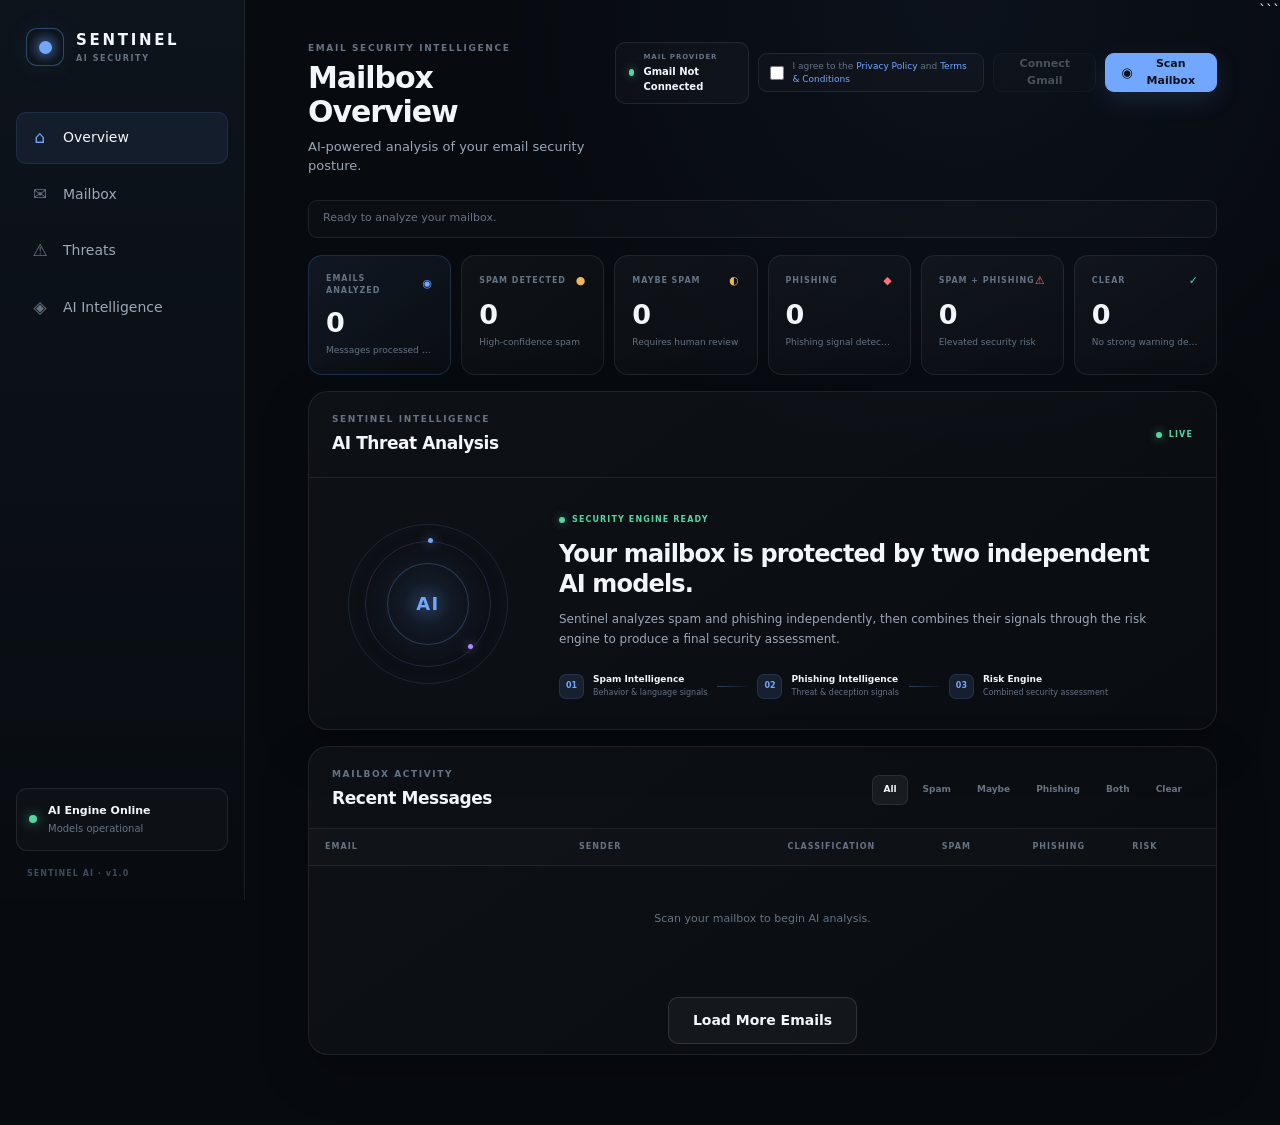
==== commit eb72c1f2: "Add Google Search Console verification" ====
--- a/frontend/index.html
+++ b/frontend/index.html
@@ -5,11 +5,11 @@
     <meta charset="UTF-8">
     <meta name="viewport" content="width=device-width, initial-scale=1.0">
 
-```
+
 <title>Sentinel AI — Email Security</title>
-
+<meta name="google-site-verification" content="google7d93ac443c96cf2b.html">
 <link rel="stylesheet" href="style.css">
-```
+
 
 </head>
 
